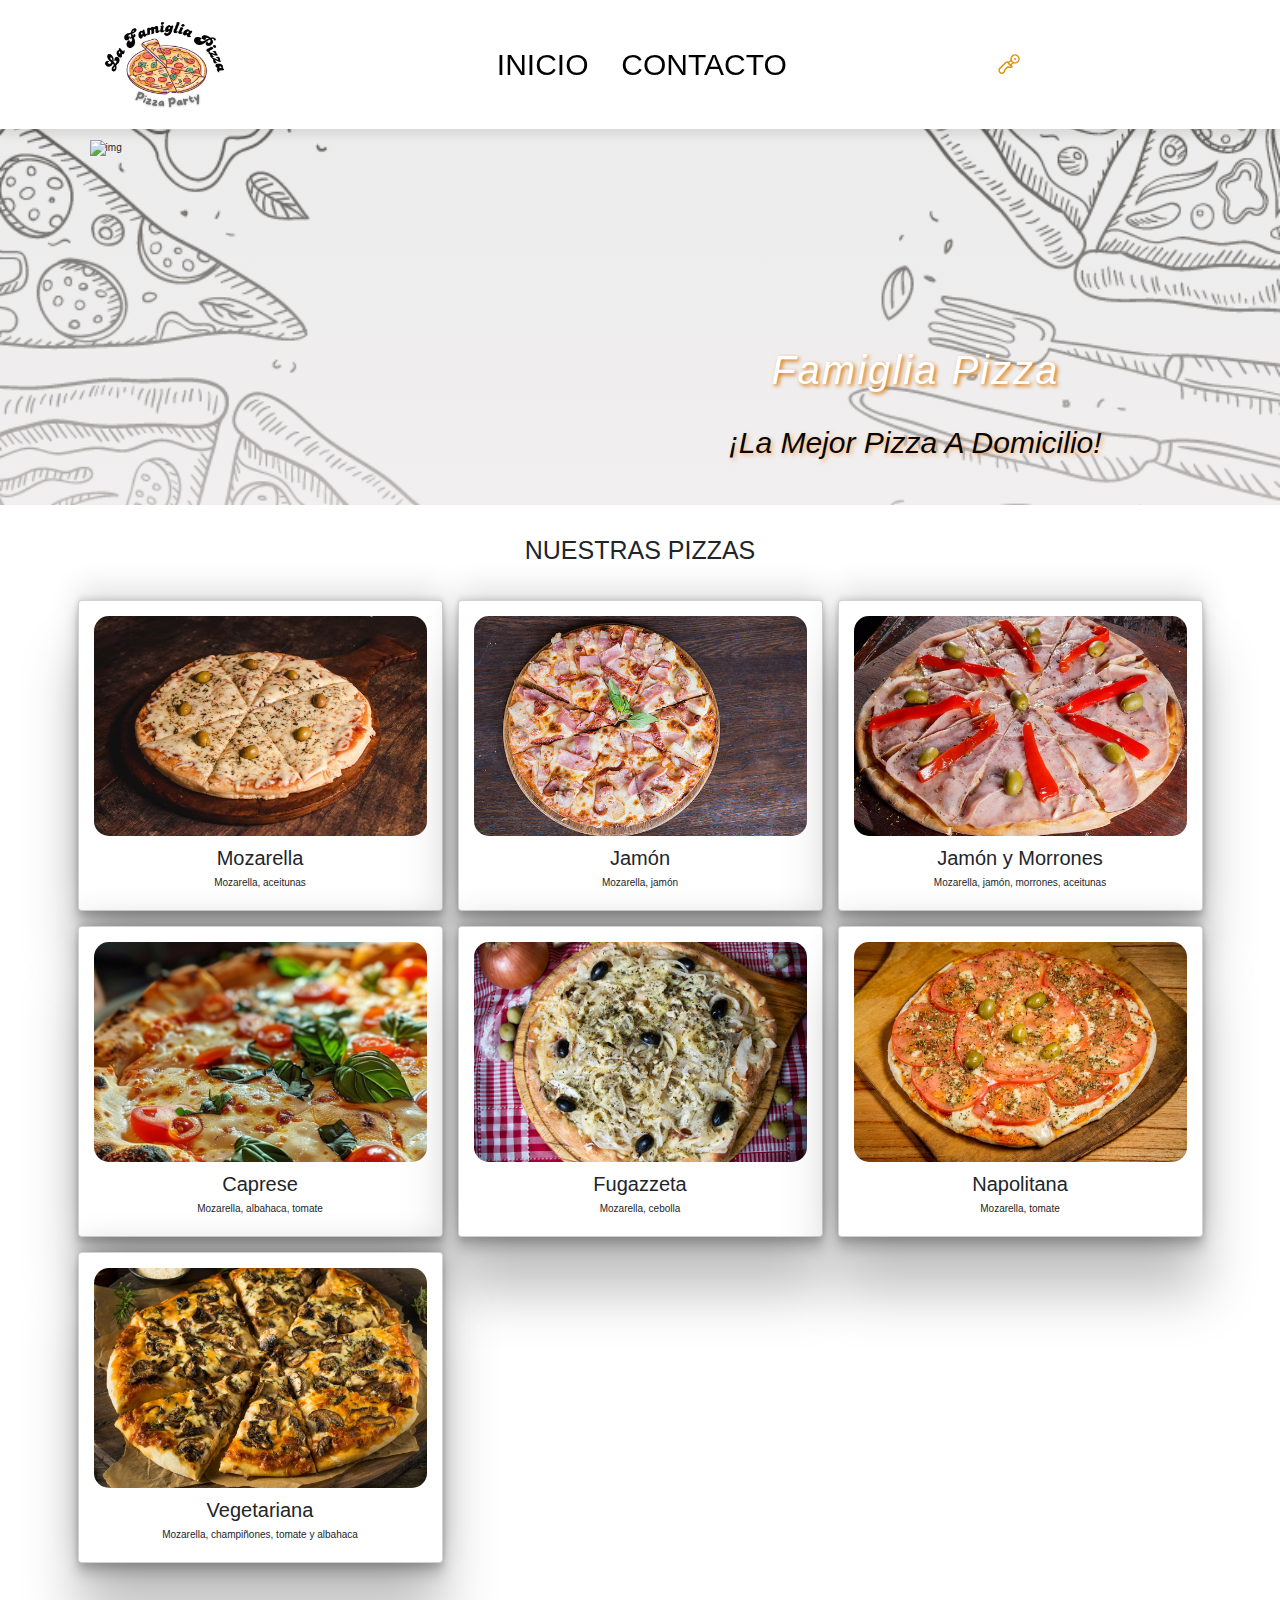
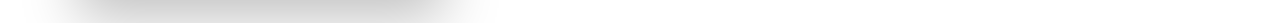
==== index.html @ 9bc4f328 "pagina web" ====
<!DOCTYPE html>
<html lang="en">
<head>
    <meta charset="UTF-8">
    <meta http-equiv="X-UA-Compatible" content="IE=edge">
    <meta name="viewport" content="width=device-width, initial-scale=1.0">
    <title>Document</title>
    <link rel="stylesheet" href="css/stylesheet.css">
    <link href="https://cdn.jsdelivr.net/npm/bootstrap@5.3.3/dist/css/bootstrap.min.css" rel="stylesheet" integrity="sha384-QWTKZyjpPEjISv5WaRU9OFeRpok6YctnYmDr5pNlyT2bRjXh0JMhjY6hW+ALEwIH" crossorigin="anonymous">
    <link rel="stylesheet" href="https://cdn.jsdelivr.net/npm/bootstrap-icons@1.11.3/font/bootstrap-icons.min.css">
    
</head>
<body>
    <header>
            <input type="checkbox" name="" id="toggler">
            <label for="toggler">
                <i class="bi bi-list"></i>
            </label>
        <div class="hea">
            <a href="#" class="new">
                <img src="imagenes/logo.png" alt="" id="logo">
            </a>
        </div>
        <div class="texto">
            <nav class="navbar">
                <div class="nav-links">
                    <a href="">INICIO</a>
                    <a href="">CONTACTO</a>
                </div>
            </nav>
        </div>
        <div class="hea">
            <svg xmlns="http://www.w3.org/2000/svg" viewBox="0 0 24 24" width="24" height="24" color="#dd930f" fill="none">
                <path d="M18.0079 7.00648L18.0016 7.00013" stroke="currentColor" stroke-width="2" stroke-linecap="round" stroke-linejoin="round" />
                <path d="M20.8284 9.82843C19.2663 11.3905 16.7337 11.3905 15.1716 9.82843C13.6095 8.26633 13.6095 5.73367 15.1716 4.17157C16.7337 2.60948 19.2663 2.60948 20.8284 4.17157C22.3905 5.73367 22.3905 8.26633 20.8284 9.82843Z" stroke="currentColor" stroke-width="1.5" />
                <path d="M2.83987 20.2031C3.9597 21.2656 5.77529 21.2656 6.89512 20.2031C7.48089 19.6473 7.76025 18.9108 7.7332 18.1827C7.72646 18.0014 7.78437 17.8202 7.91493 17.6963L10.661 15.0907C10.8334 14.9272 11.0887 14.8998 11.3071 14.9902C12.3445 15.4194 13.6057 15.3298 14.6155 15.105C15.1172 14.9933 15.1194 14.3649 14.672 14.1221C14.066 13.7932 13.4955 13.3832 12.978 12.8922C12.3251 12.2727 11.8081 11.5731 11.4271 10.8266C11.023 10.0349 9.85237 9.70148 9.19682 10.3235L2.83987 16.3553C1.72004 17.4178 1.72004 19.1405 2.83987 20.2031Z" stroke="currentColor" stroke-width="1.5" stroke-linejoin="round" />
                <path d="M14 8.5L11.5 10.5M16 11L13.5 13" stroke="currentColor" stroke-width="1.5" stroke-linecap="round" />
            </svg>
        </div>    
    </header>
    <!--home section-->
    <section class="home" id="home">
        <div class="home-content">
            <div class="inner-content-img">
                <img src="./imagenes/pngwing.com.png" alt="img">
            </div>
            <div class="inner-content">
                <p class="title">Famiglia Pizza</p>
                <p class="subtitle">¡La mejor pizza a domicilio!</p>
            </div>
        </div>
    </section>
    <!--Menu Section-->
    <div class="container py-5">
        <h1 class="text-center"><span class="fancy">NUESTRAS PIZZAS</span></h1>
        <div class="row row-cols-1 row-cols-md-3 g-4 py-5">
            <div class="col">
                <div class="card">
                    <div class="img-container">
                        <img src="./imagenes/mozza.avif" class="card-img-top-1" alt="Pizza">
                    </div>
                    <div class="card-body">
                        <h2 class="card-title">Mozarella</h2>
                        <p>Mozarella, aceitunas</p>
                    </div>
                </div>
            </div>
            <div class="col">
                <div class="card">
                    <div class="img-container">
                        <img src="./imagenes/jamon.png" class="card-img-top-1"  alt="Pizza">
                    </div>
                    <div class="card-body">
                        <h2 class="card-title">Jamón</h2>
                        <p>Mozarella, jamón</p>
                    </div>
                </div>
            </div>
            <div class="col">
                <div class="card">
                    <div class="img-container">
                        <img src="./imagenes/jamon y morrones.jpg" class="card-img-top-1"  alt="Pizza">
                    </div>
                    <div class="card-body">
                        <h2 class="card-title">Jamón y Morrones</h2>
                        <p>Mozarella, jamón, morrones, aceitunas</p>
                    </div>
                </div>
            </div>
            <div class="col">
                <div class="card">
                    <div class="img-container">
                        <img src="./imagenes/margarita.jpg" class="card-img-top-1"  alt="Pizza">
                    </div>
                    <div class="card-body">
                        <h2 class="card-title">Caprese</h2>
                        <p>Mozarella, albahaca, tomate</p>
                    </div>
                </div>
            </div>
            <div class="col">
                <div class="card">
                    <div class="img-container">
                        <img src="./imagenes/fugazzet.jpg" class="card-img-top-1"  alt="Pizza">
                    </div>
                    <div class="card-body">
                        <h2 class="card-title">Fugazzeta</h2>
                        <p>Mozarella, cebolla</p>
                    </div>
                </div>
            </div>
            <div class="col">
                <div class="card">
                    <div class="img-container">
                        <img src="./imagenes/napo.jpeg" class="card-img-top-1"  alt="Pizza">
                    </div>
                    <div class="card-body">
                        <h2 class="card-title">Napolitana</h2>
                        <p>Mozarella, tomate</p>
                    </div>
                </div>
            </div>
            <div class="col">
                <div class="card">
                    <div class="img-container">
                        <img src="./imagenes/champis.jpg" class="card-img-top-1"  alt="Pizza">
                    </div>
                    <div class="card-body">
                        <h2 class="card-title">Vegetariana</h2>
                        <p>Mozarella, champiñones, tomate y albahaca</p>
                    </div>
                </div>
            </div>
        </div>
    </div>
    <script src="https://cdn.jsdelivr.net/npm/bootstrap@5.3.3/dist/js/bootstrap.bundle.min.js" integrity="sha384-YvpcrYf0tY3lHB60NNkmXc5s9fDVZLESaAA55NDzOxhy9GkcIdslK1eN7N6jIeHz" crossorigin="anonymous"></script>
</body>
</html>
---- css/stylesheet.css ----
@keyframes icon {
    0% {
        transform: scale(0.9);
    }
    50% {
        transform: scale(1);
    }
    100% {
        transform: scale(0.9);
    }
}

.hea, .texto {
    width: 33%;
    display: flex;              /* Activa flexbox */
    justify-content: center;    /* Centra el contenido horizontalmente */
    align-items: center;        /* Centra el contenido verticalmente */
}

.hea #logo {
    width: 40%;                 /* Ajusta el ancho del logo */
}

* {
    margin: 0;
    padding: 0;
    box-sizing: border-box;
    font-family: 'Franklin Gothic Medium', 'Arial Narrow', Arial, sans-serif;
    outline: none;
    border: none;
    text-decoration: none;
    text-transform: none;
    transition: .2s linear;
}


html {
    font-size: 62.5%;
    scroll-behavior: smooth;
    scroll-padding-top: 6rem;
    overflow-x: hidden;
}

header {
    position: fixed;
    top: 0;
    left: 0;
    right: 0;
    background: white;
    padding: 2rem 7%;
    display: flex;
    justify-content: space-between; 
    align-items: center;
    z-index: 1000;
    box-shadow: 0 .5rem 1rem rgba(0, 0, 0, .1);
}

header .navbar a{
    font-size: 3rem;
    padding: 0 1.5rem;
    color: black;
    text-decoration: none;
}

header .navbar a:hover {
    color: rgb(241, 171, 122);
}

header .bi-list{
font-size: 3rem;
color:black;
border-radius: 5 rem;
padding: 5 rem 1.5 rem;
cursor: pointer;
border: 1 rem solid rgba(0,0,0,.3);
display: none;
}

header #toggler{
    display: none;
}

/*Home*/

section{
    padding: 4rem 7%;
    margin-top: 8rem;
}

.subtitle{
    font-size: 3rem;
    color: rgb(6, 6, 6);
    text-transform: capitalize;
    text-shadow: 2px 2px 4px rgba(255, 119, 0, 0.5);
    line-height: 2.5rem;
    word-wrap: normal;
    font-style: italic
}

.title{
    font-size: 4rem;
    padding: 2rem;
    color: rgb(255, 255, 255);
    text-shadow: 2px 2px 4px rgb(214, 111, 1);
    text-align: center;
    letter-spacing: .2rem;
    font-style: italic
}

.home{
    height: 100v;
    background: linear-gradient(rgba(24, 23, 23, 0.082), rgba(234, 231, 231, 0.678)), url(../imagenes/fondo.png);
    background-size: cover;
    background-position: center;
}

.home-content{
    display: grid;
    grid-template-columns: 1.2fr 1.2fr;
}

.inner-content{
    max-width: 70rem;
    margin-top: 20rem;
    text-align: center;
}

.inner-content-img{
    margin-top: 2rem;
}

.inner-content-img img{
    width: 45rem;
    height: auto;
    animation: icon 5s ease infinite;
}

/*--------------MENU----------*/

.img-container {
    width: 100%;
    height: 250px; 
    overflow: hidden;
    border-radius: 30px;
}

.card-img-top-1 {
    padding: 15px;
    width: 100%;
    height: 100%;
    object-fit: cover;
    overflow: hidden;
    border-radius: 30px;
}
.card {
    border-radius: 40px;
    box-shadow: rgba(0, 0, 0, 0.25) 0px 54px 55px, rgba(0, 0, 0, 0.12) 0px -12px 30px, rgba(0, 0, 0, 0.12) 0px 4px 6px, rgba(0, 0, 0, 0.17) 0px 12px 13px, rgba(0, 0, 0, 0.09) 0px -3px 5px;
}

.card-body{
    padding: 25px;
    margin-top: -15px;

}

h2{
    text-align: center;
}
p{
    text-align: center;
}

/*media queries*/
@media (max-width:991px){

    html {
        font-size: 55%;
    }
    header{
        padding: 2rem;
    }
}

@media (max-width:810px){

    html {
        font-size: 50%;
    }

    header .bi-list{
        display: block;
    }

    header .navbar{
        position: absolute;
        top:100%; left: 0;right: 0;
        background-color: white;
        border-top: .1rem solid rgba(0, 0, 0, .1);
        max-height: 0;
        overflow: hidden;
        transition: max-height 0.2s ease;
        align-items: center;
        justify-content: center;
    }

    header #toggler:checked ~ .texto .navbar{
        max-height: 20rem; 
    }

    header .navbar a{
        margin: 1rem;
        padding: 1rem;
        background: white;
        display: flex; /* Asegura que flexbox funcione */
        justify-content: center; /* Centra horizontalmente */
        align-items: center; /* Centra verticalmente */
        text-align: center;
    }

    .home {
        display: flex; /* Flexbox para alinear elementos */
        justify-content: center; /* Centra horizontalmente */
        align-items: center; /* Centra verticalmente si hay suficiente espacio */
        flex-direction: column; /* Apila elementos verticalmente */
        height: 100vh; /* Hace que la sección ocupe toda la altura de la ventana */
        text-align: center; /* Asegura que el texto esté centrado */
    }
    
    /* Contenedor de imagen y texto */
    .home-content {
        display: flex;
        flex-direction: column; /* Apila la imagen y el contenido verticalmente */
        align-items: center; /* Centra el contenido horizontalmente */
        text-align: center; /* Centra el texto */
    }
    
    /* Imagen dentro de su contenedor */
    .inner-content-img img {
        width: 45rem; /* Ajusta el tamaño de la imagen */
        height: auto; /* Mantiene la proporción de la imagen */
    }
    
    /* Texto debajo de la imagen */
    .inner-content {
        max-width: 70rem;
        margin-top: 2rem; /* Añade un espacio entre la imagen y el texto */
    }   

}

@media (max-width:450px){
    html {
        font-size: 40%;
    }
    .inner-content-img img {
        width: 35rem;
    }
}
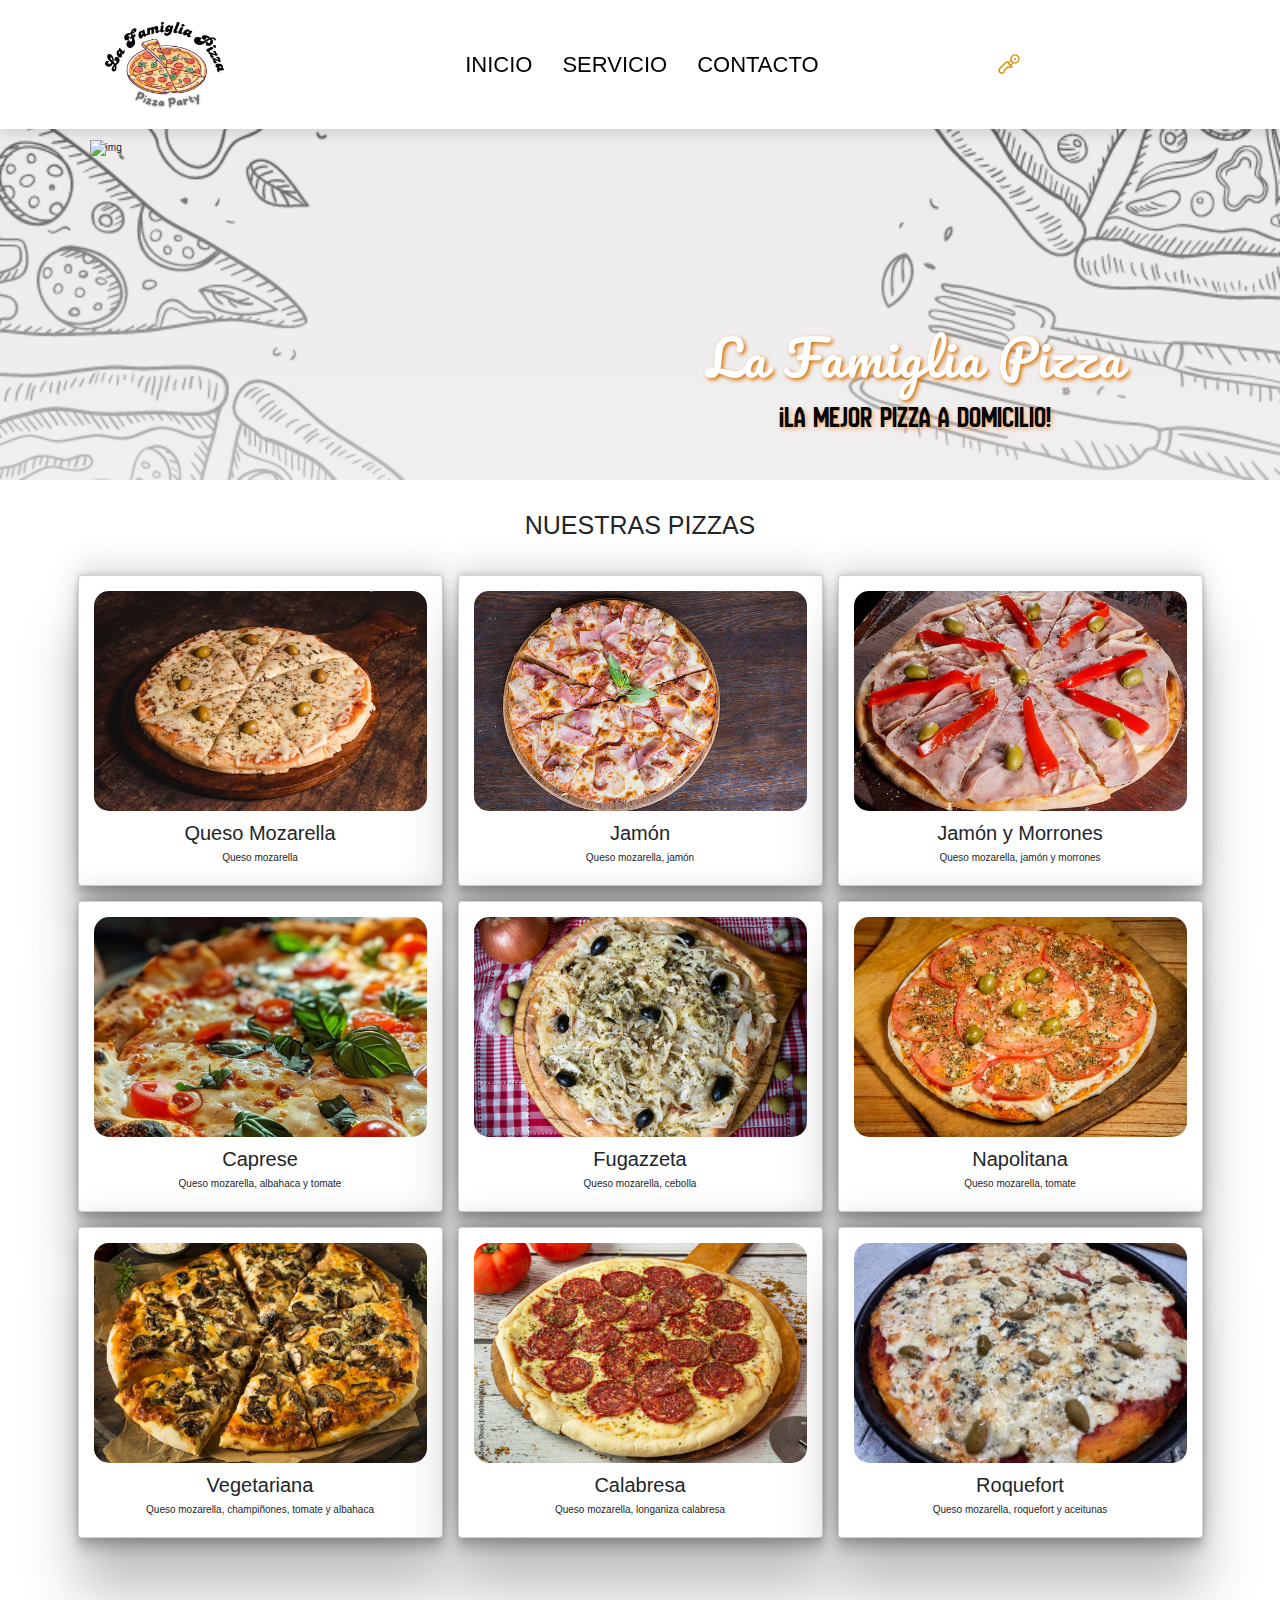
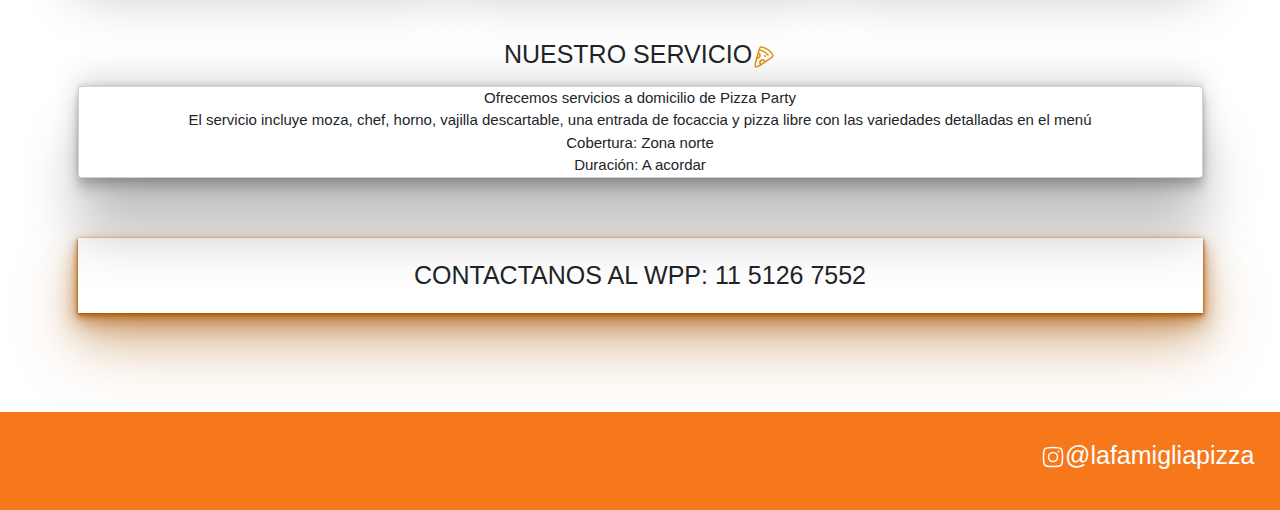
==== commit aa14a7a8: "contacto servicios y footer" ====
--- a/index.html
+++ b/index.html
@@ -6,6 +6,9 @@
     <meta name="viewport" content="width=device-width, initial-scale=1.0">
     <title>Document</title>
     <link rel="stylesheet" href="css/stylesheet.css">
+    <link rel="preconnect" href="https://fonts.googleapis.com">
+    <link rel="preconnect" href="https://fonts.gstatic.com" crossorigin>
+    <link href="https://fonts.googleapis.com/css2?family=Borel&family=Grey+Qo&family=New+Amsterdam&family=Pacifico&family=Playwrite+DE+LA:wght@100..400&display=swap" rel="stylesheet">
     <link href="https://cdn.jsdelivr.net/npm/bootstrap@5.3.3/dist/css/bootstrap.min.css" rel="stylesheet" integrity="sha384-QWTKZyjpPEjISv5WaRU9OFeRpok6YctnYmDr5pNlyT2bRjXh0JMhjY6hW+ALEwIH" crossorigin="anonymous">
     <link rel="stylesheet" href="https://cdn.jsdelivr.net/npm/bootstrap-icons@1.11.3/font/bootstrap-icons.min.css">
     
@@ -25,6 +28,7 @@
             <nav class="navbar">
                 <div class="nav-links">
                     <a href="">INICIO</a>
+                    <a href="">SERVICIO</a>
                     <a href="">CONTACTO</a>
                 </div>
             </nav>
@@ -45,7 +49,7 @@
                 <img src="./imagenes/pngwing.com.png" alt="img">
             </div>
             <div class="inner-content">
-                <p class="title">Famiglia Pizza</p>
+                <p class="title">La Famiglia Pizza</p>
                 <p class="subtitle">¡La mejor pizza a domicilio!</p>
             </div>
         </div>
@@ -60,8 +64,8 @@
                         <img src="./imagenes/mozza.avif" class="card-img-top-1" alt="Pizza">
                     </div>
                     <div class="card-body">
-                        <h2 class="card-title">Mozarella</h2>
-                        <p>Mozarella, aceitunas</p>
+                        <h2 class="card-title">Queso Mozarella</h2>
+                        <p>Queso mozarella</p>
                     </div>
                 </div>
             </div>
@@ -72,7 +76,7 @@
                     </div>
                     <div class="card-body">
                         <h2 class="card-title">Jamón</h2>
-                        <p>Mozarella, jamón</p>
+                        <p>Queso mozarella, jamón</p>
                     </div>
                 </div>
             </div>
@@ -83,7 +87,7 @@
                     </div>
                     <div class="card-body">
                         <h2 class="card-title">Jamón y Morrones</h2>
-                        <p>Mozarella, jamón, morrones, aceitunas</p>
+                        <p>Queso mozarella, jamón y morrones</p>
                     </div>
                 </div>
             </div>
@@ -94,7 +98,7 @@
                     </div>
                     <div class="card-body">
                         <h2 class="card-title">Caprese</h2>
-                        <p>Mozarella, albahaca, tomate</p>
+                        <p>Queso mozarella, albahaca y tomate</p>
                     </div>
                 </div>
             </div>
@@ -105,7 +109,7 @@
                     </div>
                     <div class="card-body">
                         <h2 class="card-title">Fugazzeta</h2>
-                        <p>Mozarella, cebolla</p>
+                        <p>Queso mozarella, cebolla</p>
                     </div>
                 </div>
             </div>
@@ -116,7 +120,7 @@
                     </div>
                     <div class="card-body">
                         <h2 class="card-title">Napolitana</h2>
-                        <p>Mozarella, tomate</p>
+                        <p>Queso mozarella, tomate</p>
                     </div>
                 </div>
             </div>
@@ -127,12 +131,71 @@
                     </div>
                     <div class="card-body">
                         <h2 class="card-title">Vegetariana</h2>
-                        <p>Mozarella, champiñones, tomate y albahaca</p>
-                    </div>
+                        <p>Queso mozarella, champiñones, tomate y albahaca</p>
+                    </div>
+                </div>
+            </div>
+            <div class="col">
+                <div class="card">
+                    <div class="img-container">
+                        <img src="./imagenes/calabresa.jpg" class="card-img-top-1"  alt="Pizza">
+                    </div>
+                    <div class="card-body">
+                        <h2 class="card-title">Calabresa</h2>
+                        <p>Queso mozarella, longaniza calabresa</p>
+                    </div>
+                </div>
+            </div>
+            <div class="col">
+                <div class="card">
+                    <div class="img-container">
+                        <img src="./imagenes/roquefort.jpg" class="card-img-top-1"  alt="Pizza">
+                    </div>
+                    <div class="card-body">
+                        <h2 class="card-title">Roquefort</h2>
+                        <p>Queso mozarella, roquefort y aceitunas</p>
+                    </div>
+                    
                 </div>
             </div>
         </div>
     </div>
+    <!--NUESTROS SERVICIOS-->
+    <div class="container py-5">
+        <h1 class="text-center stit"><span class="fancy">NUESTRO SERVICIO<svg xmlns="http://www.w3.org/2000/svg" viewBox="0 0 24 24" width="24" height="24" color="#dd930f" fill="none">
+            <path d="M10.2201 18.821L18.6793 13.1312C20.1246 12.159 20.8472 11.673 20.9785 10.7879C21.1098 9.90283 20.6352 9.30806 19.686 8.11852C17.5076 5.3886 14.548 3.35345 11.1624 2.38141C9.87428 2.01158 9.23023 1.82667 8.53978 2.2186C7.84933 2.61053 7.62404 3.37564 7.17348 4.90586L4.40648 14.3032C3.11201 18.6995 2.46477 20.8977 3.54764 21.7392C4.63051 22.5807 6.49371 21.3275 10.2201 18.821Z" stroke="currentColor" stroke-width="1.5" />
+            <path d="M7.5 5C7.5 5 8.03795 5.1182 8.90014 5.38146C11.6322 6.21565 14.0691 7.83278 16 10.0001" stroke="currentColor" stroke-width="1.5" stroke-linecap="round" />
+            <path d="M13.008 11H12.999" stroke="currentColor" stroke-width="2" stroke-linecap="round" stroke-linejoin="round" />
+            <path d="M6.28309 7.95361C7.35896 8.24857 8.04372 9.23191 8.04372 10.4269C8.04372 12.0941 6.42377 13.3683 4.82373 12.9138" stroke="currentColor" stroke-width="1.5" stroke-linecap="round" />
+            <path d="M8.22322 18.7485C7.67104 17.7792 7.8218 16.508 8.66679 15.663C9.67553 14.6543 11.2917 14.6349 12.2765 15.6198C12.4419 15.7852 12.579 15.9684 12.6879 16.1636" stroke="currentColor" stroke-linecap="round" />
+            <path d="M12.9235 16.9933C12.6273 15.8482 11.6587 15.0087 10.5096 15.0087C9.12491 15.0087 8.00244 16.2275 8.00244 17.731C8.00244 18.5276 8.31752 19.2442 8.81972 19.7421" stroke="currentColor" stroke-width="1.5" stroke-linecap="round" />
+        </svg></span></h1>
+        <div class="card">
+            
+            <div class="descrip">
+                <p>Ofrecemos servicios a domicilio de Pizza Party</p>
+                <p>El servicio incluye moza, chef, horno, vajilla descartable, una entrada de focaccia 
+                    y pizza libre con las variedades detalladas en el menú</p>
+                <p>Cobertura: Zona norte</p>
+                <p>Duración: A acordar</p>
+            </div>
+        </div>
+    </div>
+    <div class="container py-5">
+        <div class="newcard">
+            <h1 class="text-center contact"><span class="">CONTACTANOS AL WPP: 11 5126 7552</span></h1>
+        </div>
+    </div>
+    <!--footer-->
+    <footer>
+        <div class="foot">
+            <p class="fo"><svg xmlns="http://www.w3.org/2000/svg" viewBox="0 0 24 24" width="24" height="24" color="#ffffff" fill="none">
+                <path d="M2.5 12C2.5 7.52166 2.5 5.28249 3.89124 3.89124C5.28249 2.5 7.52166 2.5 12 2.5C16.4783 2.5 18.7175 2.5 20.1088 3.89124C21.5 5.28249 21.5 7.52166 21.5 12C21.5 16.4783 21.5 18.7175 20.1088 20.1088C18.7175 21.5 16.4783 21.5 12 21.5C7.52166 21.5 5.28249 21.5 3.89124 20.1088C2.5 18.7175 2.5 16.4783 2.5 12Z" stroke="currentColor" stroke-width="1.5" stroke-linejoin="round" />
+                <path d="M16.5 12C16.5 14.4853 14.4853 16.5 12 16.5C9.51472 16.5 7.5 14.4853 7.5 12C7.5 9.51472 9.51472 7.5 12 7.5C14.4853 7.5 16.5 9.51472 16.5 12Z" stroke="currentColor" stroke-width="1.5" />
+                <path d="M17.5078 6.5L17.4988 6.5" stroke="currentColor" stroke-width="2" stroke-linecap="round" stroke-linejoin="round" />
+            </svg>@lafamigliapizza</p>
+        </div>
+    </footer>
     <script src="https://cdn.jsdelivr.net/npm/bootstrap@5.3.3/dist/js/bootstrap.bundle.min.js" integrity="sha384-YvpcrYf0tY3lHB60NNkmXc5s9fDVZLESaAA55NDzOxhy9GkcIdslK1eN7N6jIeHz" crossorigin="anonymous"></script>
 </body>
 </html>--- a/css/stylesheet.css
+++ b/css/stylesheet.css
@@ -15,6 +15,10 @@
     display: flex;              /* Activa flexbox */
     justify-content: center;    /* Centra el contenido horizontalmente */
     align-items: center;        /* Centra el contenido verticalmente */
+}
+
+.nav-links{
+    display: flex;
 }
 
 .hea #logo {
@@ -56,14 +60,14 @@
 }
 
 header .navbar a{
-    font-size: 3rem;
+    font-size: 2.2rem;
     padding: 0 1.5rem;
     color: black;
     text-decoration: none;
 }
 
 header .navbar a:hover {
-    color: rgb(241, 171, 122);
+    color: rgb(247, 119, 27);
 }
 
 header .bi-list{
@@ -94,17 +98,20 @@
     text-shadow: 2px 2px 4px rgba(255, 119, 0, 0.5);
     line-height: 2.5rem;
     word-wrap: normal;
-    font-style: italic
+    font-family: "New Amsterdam", sans-serif;
+    font-weight: 400;
+    font-style: normal;
 }
 
 .title{
-    font-size: 4rem;
-    padding: 2rem;
+    font-size: 5rem;
     color: rgb(255, 255, 255);
     text-shadow: 2px 2px 4px rgb(214, 111, 1);
     text-align: center;
     letter-spacing: .2rem;
-    font-style: italic
+    font-family: "Pacifico", cursive;
+    font-weight: 400;
+    font-style: normal;
 }
 
 .home{
@@ -153,14 +160,12 @@
     border-radius: 30px;
 }
 .card {
-    border-radius: 40px;
     box-shadow: rgba(0, 0, 0, 0.25) 0px 54px 55px, rgba(0, 0, 0, 0.12) 0px -12px 30px, rgba(0, 0, 0, 0.12) 0px 4px 6px, rgba(0, 0, 0, 0.17) 0px 12px 13px, rgba(0, 0, 0, 0.09) 0px -3px 5px;
 }
 
 .card-body{
     padding: 25px;
     margin-top: -15px;
-
 }
 
 h2{
@@ -168,6 +173,51 @@
 }
 p{
     text-align: center;
+}
+/*servicios*/
+
+.descrip{
+     justify-content: center;
+    align-items: center;
+    text-align: center;
+}
+
+.descrip p{
+    list-style-type: none;
+    margin: 0;
+    font-size: 1.5rem;
+}
+
+.stit{
+    padding: 1%;
+}
+
+.nuevo{
+    box-shadow: rgba(171, 89, 8, 0.792) 0px 1px 2px, rgba(171, 89, 8, 0.792) 0px 2px 4px, rgba(171, 90, 8, 0.527) 0px 4px 8px, rgba(171, 90, 8, 0.422) 0px 8px 16px, rgba(171, 90, 8, 0.368) 0px 16px 32px, rgba(171, 90, 8, 0.372) 0px 32px 64px; margin: 2%;
+}
+
+/*contacto*/
+
+.contact{
+    padding: 2%;
+}
+
+.newcard{
+    box-shadow: rgba(171, 89, 8, 0.792) 0px 1px 2px, rgba(171, 89, 8, 0.792) 0px 2px 4px, rgba(171, 90, 8, 0.527) 0px 4px 8px, rgba(171, 90, 8, 0.422) 0px 8px 16px, rgba(171, 90, 8, 0.368) 0px 16px 32px, rgba(171, 90, 8, 0.372) 0px 32px 64px;
+}
+
+/*footer*/
+
+.foot{
+    background-color: rgb(247, 119, 27);
+    padding: 2%;
+    margin-top: 5%;
+}
+
+.fo{
+    font-size: 2.5rem;
+    text-align: right;
+    color: white; 
 }
 
 /*media queries*/
@@ -250,7 +300,7 @@
 
 @media (max-width:450px){
     html {
-        font-size: 40%;
+        font-size: 50%;
     }
     .inner-content-img img {
         width: 35rem;
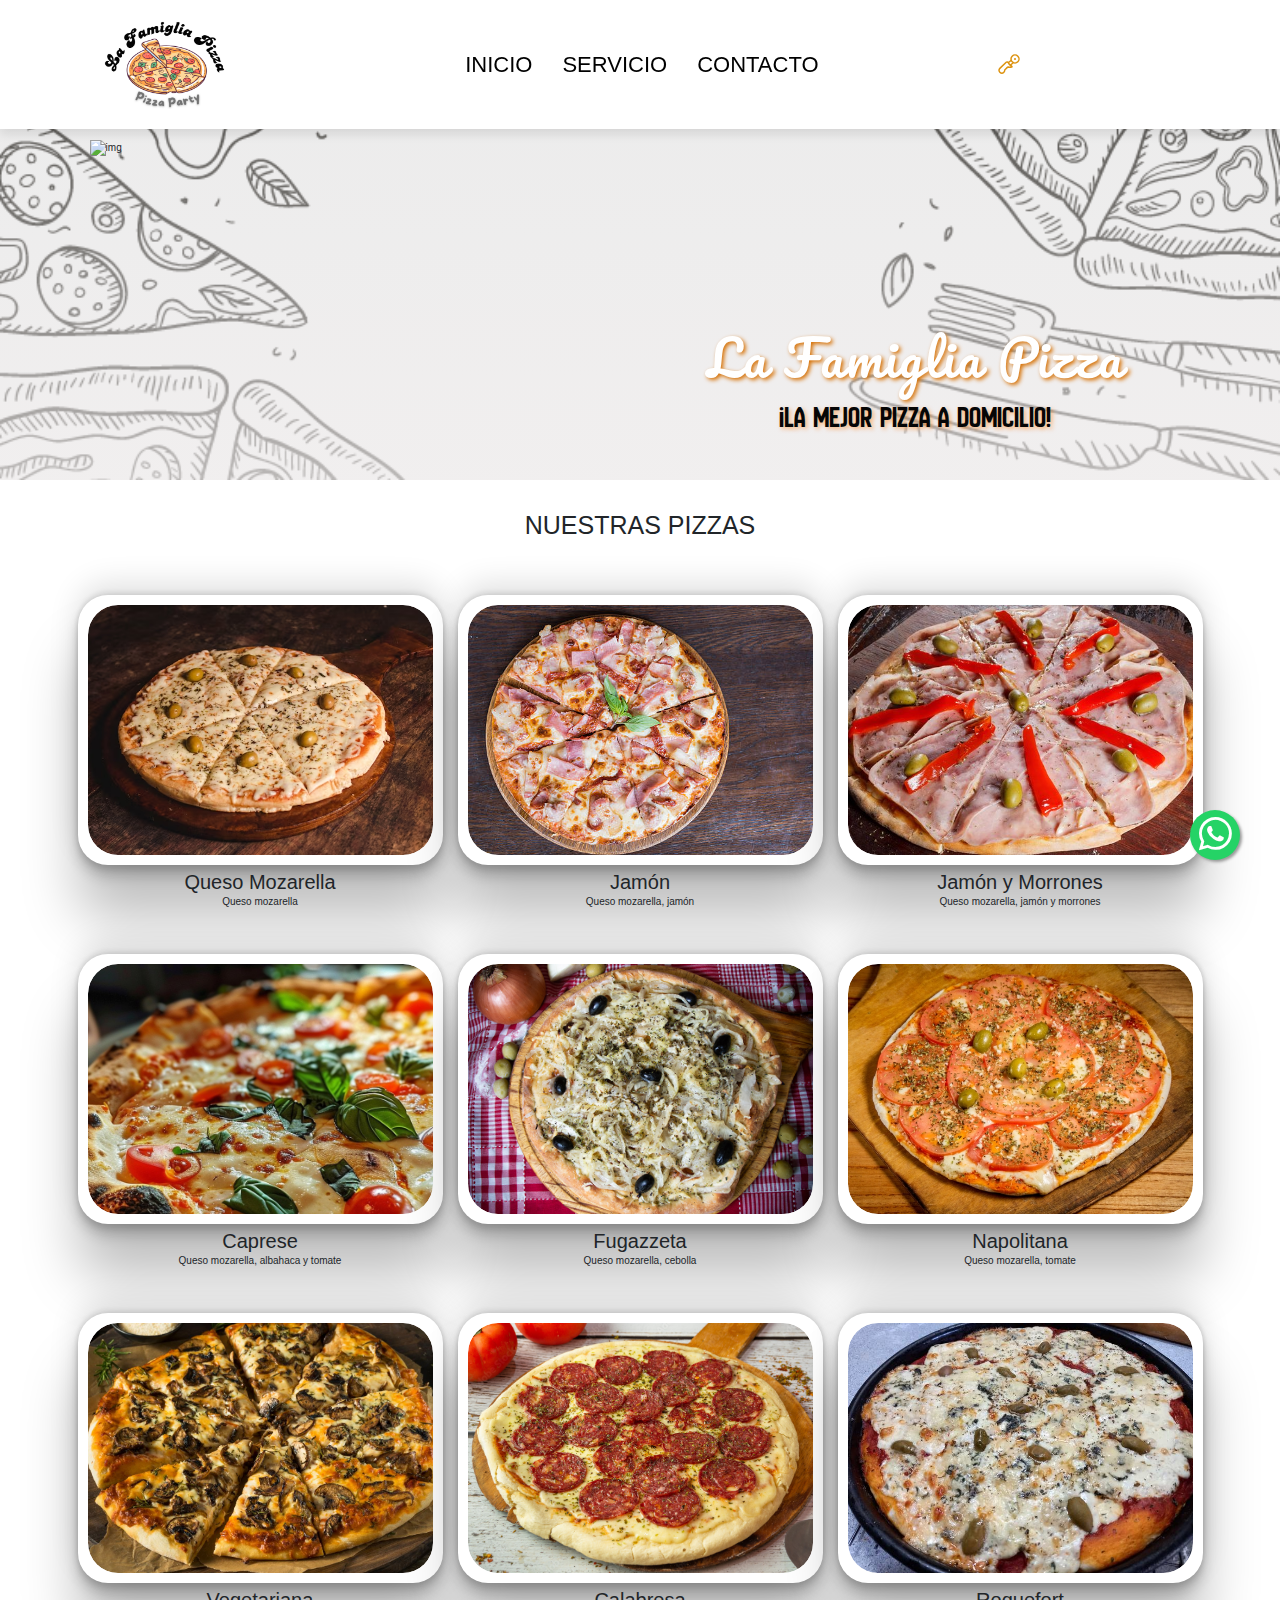
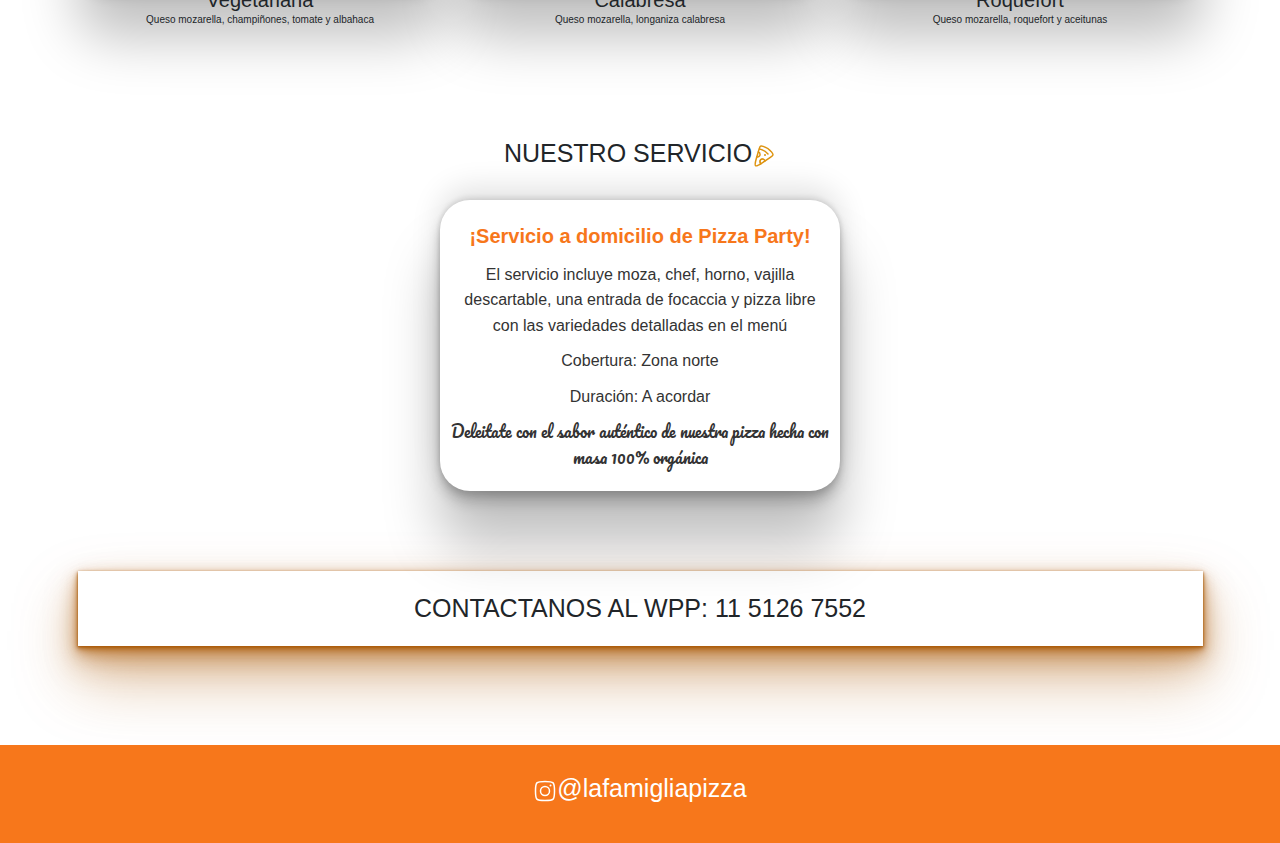
==== commit 188daa56: "fachero" ====
--- a/index.html
+++ b/index.html
@@ -8,10 +8,9 @@
     <link rel="stylesheet" href="css/stylesheet.css">
     <link rel="preconnect" href="https://fonts.googleapis.com">
     <link rel="preconnect" href="https://fonts.gstatic.com" crossorigin>
+    <link rel="stylesheet" href="https://cdn.jsdelivr.net/npm/bootstrap-icons@1.11.3/font/bootstrap-icons.min.css">
     <link href="https://fonts.googleapis.com/css2?family=Borel&family=Grey+Qo&family=New+Amsterdam&family=Pacifico&family=Playwrite+DE+LA:wght@100..400&display=swap" rel="stylesheet">
     <link href="https://cdn.jsdelivr.net/npm/bootstrap@5.3.3/dist/css/bootstrap.min.css" rel="stylesheet" integrity="sha384-QWTKZyjpPEjISv5WaRU9OFeRpok6YctnYmDr5pNlyT2bRjXh0JMhjY6hW+ALEwIH" crossorigin="anonymous">
-    <link rel="stylesheet" href="https://cdn.jsdelivr.net/npm/bootstrap-icons@1.11.3/font/bootstrap-icons.min.css">
-    
 </head>
 <body>
     <header>
@@ -42,6 +41,10 @@
             </svg>
         </div>    
     </header>
+    <!--Icono WPP-->
+    <a href="https://api.whatsapp.com/send?phone=5491151267552&text=%C2%A1Hola!%20Estoy%20interesado%20en%20el%20servicio%20de%20Pizza%20Party%20que%20ofrecen" target="_blank" class="float">
+        <i class="bi bi-whatsapp"></i>
+     </a>
     <!--home section-->
     <section class="home" id="home">
         <div class="home-content">
@@ -59,103 +62,102 @@
         <h1 class="text-center"><span class="fancy">NUESTRAS PIZZAS</span></h1>
         <div class="row row-cols-1 row-cols-md-3 g-4 py-5">
             <div class="col">
-                <div class="card">
+                <div class="cardi">
                     <div class="img-container">
                         <img src="./imagenes/mozza.avif" class="card-img-top-1" alt="Pizza">
                     </div>
-                    <div class="card-body">
-                        <h2 class="card-title">Queso Mozarella</h2>
-                        <p>Queso mozarella</p>
-                    </div>
-                </div>
-            </div>
-            <div class="col">
-                <div class="card">
+                </div>
+                <div class="card-body">
+                    <h2 class="card-title">Queso Mozarella</h2>
+                    <p>Queso mozarella</p>
+                </div>
+            </div>
+            <div class="col">
+                <div class="cardi">
                     <div class="img-container">
                         <img src="./imagenes/jamon.png" class="card-img-top-1"  alt="Pizza">
                     </div>
-                    <div class="card-body">
-                        <h2 class="card-title">Jamón</h2>
-                        <p>Queso mozarella, jamón</p>
-                    </div>
-                </div>
-            </div>
-            <div class="col">
-                <div class="card">
+                </div>
+                <div class="card-body">
+                    <h2 class="card-title">Jamón</h2>
+                    <p>Queso mozarella, jamón</p>
+                </div>
+            </div>
+            <div class="col">
+                <div class="cardi">
                     <div class="img-container">
                         <img src="./imagenes/jamon y morrones.jpg" class="card-img-top-1"  alt="Pizza">
                     </div>
-                    <div class="card-body">
-                        <h2 class="card-title">Jamón y Morrones</h2>
-                        <p>Queso mozarella, jamón y morrones</p>
-                    </div>
-                </div>
-            </div>
-            <div class="col">
-                <div class="card">
+                </div>
+                <div class="card-body">
+                    <h2 class="card-title">Jamón y Morrones</h2>
+                    <p>Queso mozarella, jamón y morrones</p>
+                </div>
+            </div>
+            <div class="col">
+                <div class="cardi">
                     <div class="img-container">
                         <img src="./imagenes/margarita.jpg" class="card-img-top-1"  alt="Pizza">
                     </div>
-                    <div class="card-body">
-                        <h2 class="card-title">Caprese</h2>
-                        <p>Queso mozarella, albahaca y tomate</p>
-                    </div>
-                </div>
-            </div>
-            <div class="col">
-                <div class="card">
+                </div>
+                <div class="card-body">
+                    <h2 class="card-title">Caprese</h2>
+                    <p>Queso mozarella, albahaca y tomate</p>
+                </div>
+            </div>
+            <div class="col">
+                <div class="cardi">
                     <div class="img-container">
                         <img src="./imagenes/fugazzet.jpg" class="card-img-top-1"  alt="Pizza">
                     </div>
-                    <div class="card-body">
-                        <h2 class="card-title">Fugazzeta</h2>
-                        <p>Queso mozarella, cebolla</p>
-                    </div>
-                </div>
-            </div>
-            <div class="col">
-                <div class="card">
+                </div>
+                <div class="card-body">
+                    <h2 class="card-title">Fugazzeta</h2>
+                    <p>Queso mozarella, cebolla</p>
+                </div>
+            </div>
+            <div class="col">
+                <div class="cardi">
                     <div class="img-container">
                         <img src="./imagenes/napo.jpeg" class="card-img-top-1"  alt="Pizza">
                     </div>
-                    <div class="card-body">
-                        <h2 class="card-title">Napolitana</h2>
-                        <p>Queso mozarella, tomate</p>
-                    </div>
-                </div>
-            </div>
-            <div class="col">
-                <div class="card">
+                </div>
+                <div class="card-body">
+                    <h2 class="card-title">Napolitana</h2>
+                    <p>Queso mozarella, tomate</p>
+                </div>
+            </div>
+            <div class="col">
+                <div class="cardi">
                     <div class="img-container">
                         <img src="./imagenes/champis.jpg" class="card-img-top-1"  alt="Pizza">
                     </div>
-                    <div class="card-body">
-                        <h2 class="card-title">Vegetariana</h2>
-                        <p>Queso mozarella, champiñones, tomate y albahaca</p>
-                    </div>
-                </div>
-            </div>
-            <div class="col">
-                <div class="card">
+                </div>
+                <div class="card-body">
+                    <h2 class="card-title">Vegetariana</h2>
+                    <p>Queso mozarella, champiñones, tomate y albahaca</p>
+                </div>
+            </div>
+            <div class="col">
+                <div class="cardi">
                     <div class="img-container">
                         <img src="./imagenes/calabresa.jpg" class="card-img-top-1"  alt="Pizza">
                     </div>
-                    <div class="card-body">
-                        <h2 class="card-title">Calabresa</h2>
-                        <p>Queso mozarella, longaniza calabresa</p>
-                    </div>
-                </div>
-            </div>
-            <div class="col">
-                <div class="card">
+                </div>
+                <div class="card-body">
+                    <h2 class="card-title">Calabresa</h2>
+                    <p>Queso mozarella, longaniza calabresa</p>
+                </div>
+            </div>
+            <div class="col">
+                <div class="cardi">
                     <div class="img-container">
                         <img src="./imagenes/roquefort.jpg" class="card-img-top-1"  alt="Pizza">
-                    </div>
-                    <div class="card-body">
-                        <h2 class="card-title">Roquefort</h2>
-                        <p>Queso mozarella, roquefort y aceitunas</p>
-                    </div>
-                    
+                    </div>                    
+                </div>
+                <div class="card-body">
+                    <h2 class="card-title">Roquefort</h2>
+                    <p>Queso mozarella, roquefort y aceitunas</p>
                 </div>
             </div>
         </div>
@@ -170,14 +172,15 @@
             <path d="M8.22322 18.7485C7.67104 17.7792 7.8218 16.508 8.66679 15.663C9.67553 14.6543 11.2917 14.6349 12.2765 15.6198C12.4419 15.7852 12.579 15.9684 12.6879 16.1636" stroke="currentColor" stroke-linecap="round" />
             <path d="M12.9235 16.9933C12.6273 15.8482 11.6587 15.0087 10.5096 15.0087C9.12491 15.0087 8.00244 16.2275 8.00244 17.731C8.00244 18.5276 8.31752 19.2442 8.81972 19.7421" stroke="currentColor" stroke-width="1.5" stroke-linecap="round" />
         </svg></span></h1>
-        <div class="card">
-            
+        <div class="cardi">
             <div class="descrip">
-                <p>Ofrecemos servicios a domicilio de Pizza Party</p>
+                <p>¡Servicio a domicilio de Pizza Party!</p>
                 <p>El servicio incluye moza, chef, horno, vajilla descartable, una entrada de focaccia 
                     y pizza libre con las variedades detalladas en el menú</p>
                 <p>Cobertura: Zona norte</p>
                 <p>Duración: A acordar</p>
+                <p class="slogan">Deleitate con el sabor auténtico de nuestra pizza hecha
+                    con masa 100% orgánica</p>
             </div>
         </div>
     </div>
--- a/css/stylesheet.css
+++ b/css/stylesheet.css
@@ -1,3 +1,4 @@
+@import url("https://cdn.jsdelivr.net/npm/bootstrap-icons@1.11.3/font/bootstrap-icons.min.css");
 @keyframes icon {
     0% {
         transform: scale(0.9);
@@ -8,6 +9,30 @@
     100% {
         transform: scale(0.9);
     }
+}
+
+/*icono wpp*/
+
+.float{
+        position:fixed;
+        width:50px;
+        height: 50px;
+        background-color: #25d366;
+        bottom: 40px;
+        right: 40px;
+        color: #fff;
+        border-radius: 50%;
+        text-align: center;
+        box-shadow: 2px 2px 3px #999;
+        z-index: 999;
+}
+
+.bi{
+    font-size: 33px;
+}
+
+.float:hover{
+    background-color: #1f9148;
 }
 
 .hea, .texto {
@@ -152,21 +177,71 @@
 }
 
 .card-img-top-1 {
-    padding: 15px;
+    padding: 0;
     width: 100%;
     height: 100%;
     object-fit: cover;
     overflow: hidden;
     border-radius: 30px;
 }
-.card {
-    box-shadow: rgba(0, 0, 0, 0.25) 0px 54px 55px, rgba(0, 0, 0, 0.12) 0px -12px 30px, rgba(0, 0, 0, 0.12) 0px 4px 6px, rgba(0, 0, 0, 0.17) 0px 12px 13px, rgba(0, 0, 0, 0.09) 0px -3px 5px;
-}
+
 
 .card-body{
     padding: 25px;
     margin-top: -15px;
 }
+/*ESLOGAN*/
+
+.slogan{
+    font-family: "Pacifico", cursive;
+    font-weight: 400;
+    font-style: normal;
+    font-size: 4rem;
+}
+
+
+/*TRANSICIONES*/
+.cardi {
+    background-color: #fff;
+    border-radius: 30px;
+    padding: 10px;
+    max-width: 400px;
+    margin: 20px auto;
+    box-shadow: rgba(0, 0, 0, 0.25) 0px 54px 55px, 
+                rgba(0, 0, 0, 0.12) 0px -12px 30px, 
+                rgba(0, 0, 0, 0.12) 0px 4px 6px, 
+                rgba(0, 0, 0, 0.17) 0px 12px 13px, 
+                rgba(0, 0, 0, 0.09) 0px -3px 5px;
+    transition: transform 0.3s ease, box-shadow 0.3s ease;
+}
+
+.cardi:hover {
+    transform: translateY(-10px);
+    box-shadow: rgba(0, 0, 0, 0.25) 0px 64px 75px, 
+                rgba(0, 0, 0, 0.12) 0px -22px 40px, 
+                rgba(0, 0, 0, 0.12) 0px 10px 14px, 
+                rgba(0, 0, 0, 0.17) 0px 18px 23px, 
+                rgba(0, 0, 0, 0.09) 0px -5px 7px;
+}
+
+.descrip {
+    text-align: center;
+    color: #333;
+    line-height: 1.6;
+}
+
+.descrip p {
+    margin: 10px 0;
+    font-size: 16px;
+}
+
+.descrip p:first-child {
+    font-weight: bold;
+    font-size: 20px;
+    color: rgb(247, 119, 27);; /* Puedes ajustar este color */
+}
+
+/**/
 
 h2{
     text-align: center;
@@ -174,19 +249,8 @@
 p{
     text-align: center;
 }
-/*servicios*/
-
-.descrip{
-     justify-content: center;
-    align-items: center;
-    text-align: center;
-}
-
-.descrip p{
-    list-style-type: none;
-    margin: 0;
-    font-size: 1.5rem;
-}
+/*servicios
+*/
 
 .stit{
     padding: 1%;
@@ -216,7 +280,7 @@
 
 .fo{
     font-size: 2.5rem;
-    text-align: right;
+    text-align: center;
     color: white; 
 }
 
@@ -295,6 +359,16 @@
         max-width: 70rem;
         margin-top: 2rem; /* Añade un espacio entre la imagen y el texto */
     }   
+    .float{
+        width:35px;
+        height: 35px;
+        bottom: 20px;
+        right: 20px;
+    }
+
+    .bi{
+        font-size: 23px;
+    }
 
 }
 
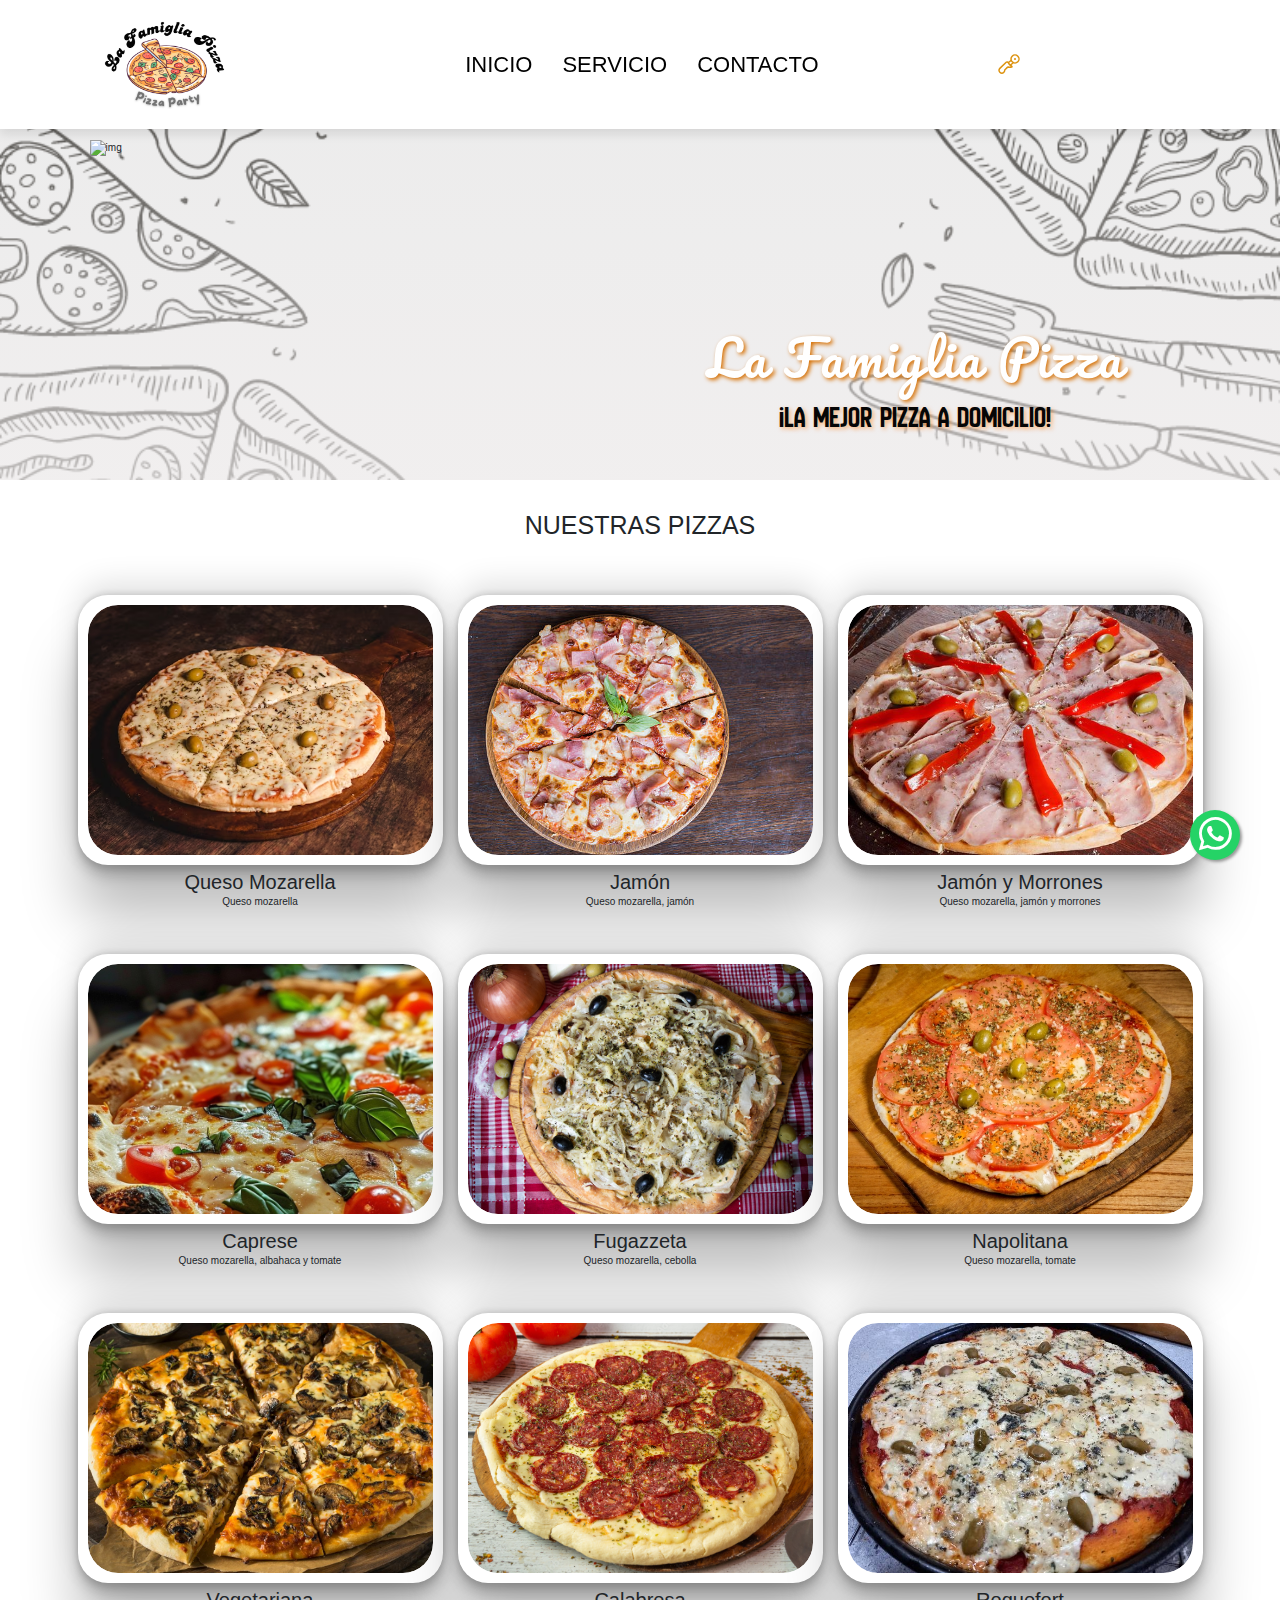
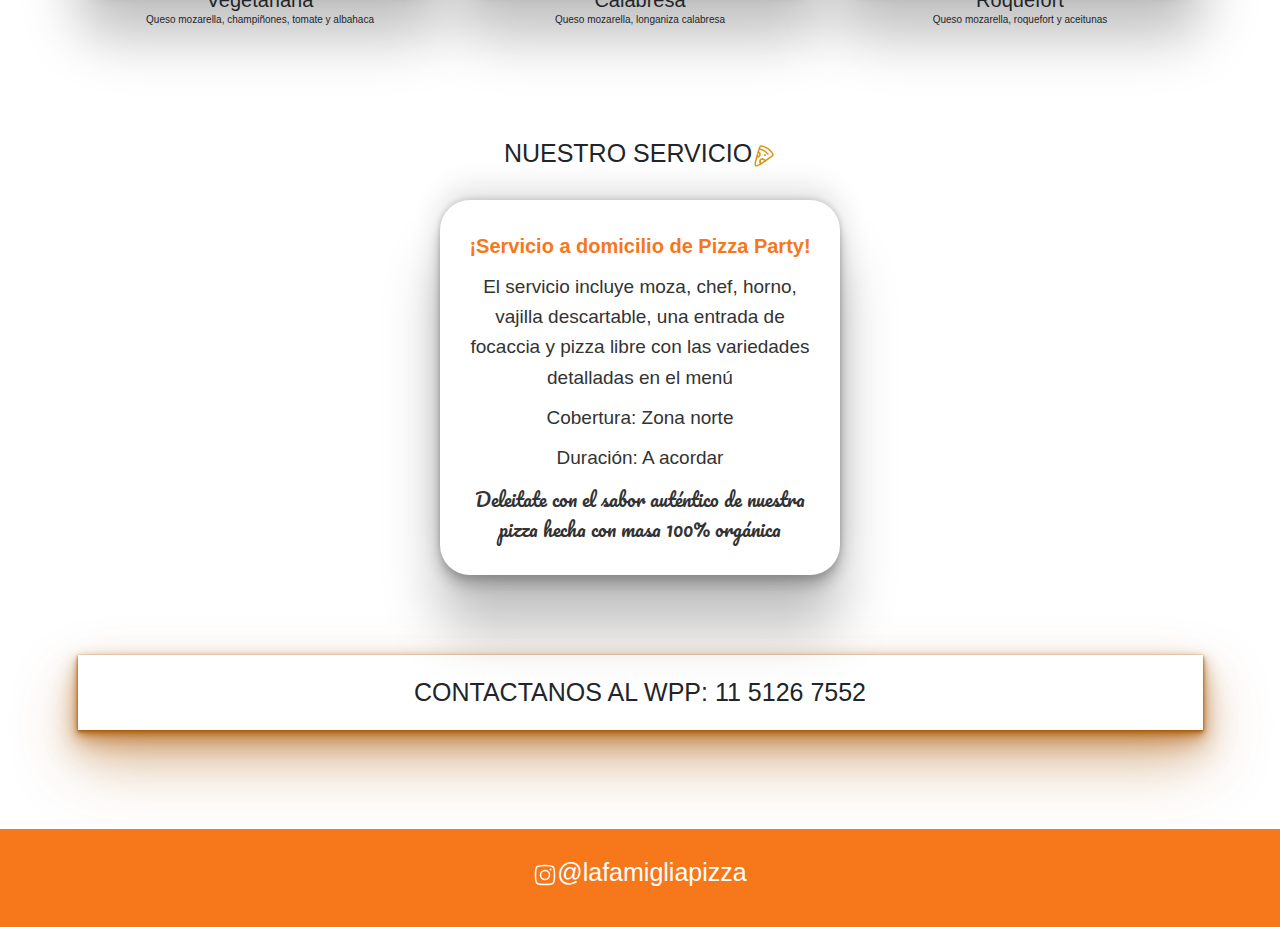
==== commit 3de6cc51: "retoquess" ====
--- a/index.html
+++ b/index.html
@@ -26,8 +26,8 @@
         <div class="texto">
             <nav class="navbar">
                 <div class="nav-links">
-                    <a href="">INICIO</a>
-                    <a href="">SERVICIO</a>
+                    <a href="#home">INICIO</a>
+                    <a href="#servicios">SERVICIO</a>
                     <a href="">CONTACTO</a>
                 </div>
             </nav>
@@ -163,7 +163,7 @@
         </div>
     </div>
     <!--NUESTROS SERVICIOS-->
-    <div class="container py-5">
+    <div class="container py-5"  id="servicios">
         <h1 class="text-center stit"><span class="fancy">NUESTRO SERVICIO<svg xmlns="http://www.w3.org/2000/svg" viewBox="0 0 24 24" width="24" height="24" color="#dd930f" fill="none">
             <path d="M10.2201 18.821L18.6793 13.1312C20.1246 12.159 20.8472 11.673 20.9785 10.7879C21.1098 9.90283 20.6352 9.30806 19.686 8.11852C17.5076 5.3886 14.548 3.35345 11.1624 2.38141C9.87428 2.01158 9.23023 1.82667 8.53978 2.2186C7.84933 2.61053 7.62404 3.37564 7.17348 4.90586L4.40648 14.3032C3.11201 18.6995 2.46477 20.8977 3.54764 21.7392C4.63051 22.5807 6.49371 21.3275 10.2201 18.821Z" stroke="currentColor" stroke-width="1.5" />
             <path d="M7.5 5C7.5 5 8.03795 5.1182 8.90014 5.38146C11.6322 6.21565 14.0691 7.83278 16 10.0001" stroke="currentColor" stroke-width="1.5" stroke-linecap="round" />
--- a/css/stylesheet.css
+++ b/css/stylesheet.css
@@ -228,11 +228,12 @@
     text-align: center;
     color: #333;
     line-height: 1.6;
+    padding: 10px;
 }
 
 .descrip p {
     margin: 10px 0;
-    font-size: 16px;
+    font-size: 1.9rem;
 }
 
 .descrip p:first-child {
@@ -297,8 +298,12 @@
 
 @media (max-width:810px){
 
-    html {
-        font-size: 50%;
+    .card-body p {
+        font-size: 1.5rem;
+    }
+
+    .descrip p{
+        font-size: 1.6rem;
     }
 
     header .bi-list{
@@ -373,9 +378,7 @@
 }
 
 @media (max-width:450px){
-    html {
-        font-size: 50%;
-    }
+
     .inner-content-img img {
         width: 35rem;
     }
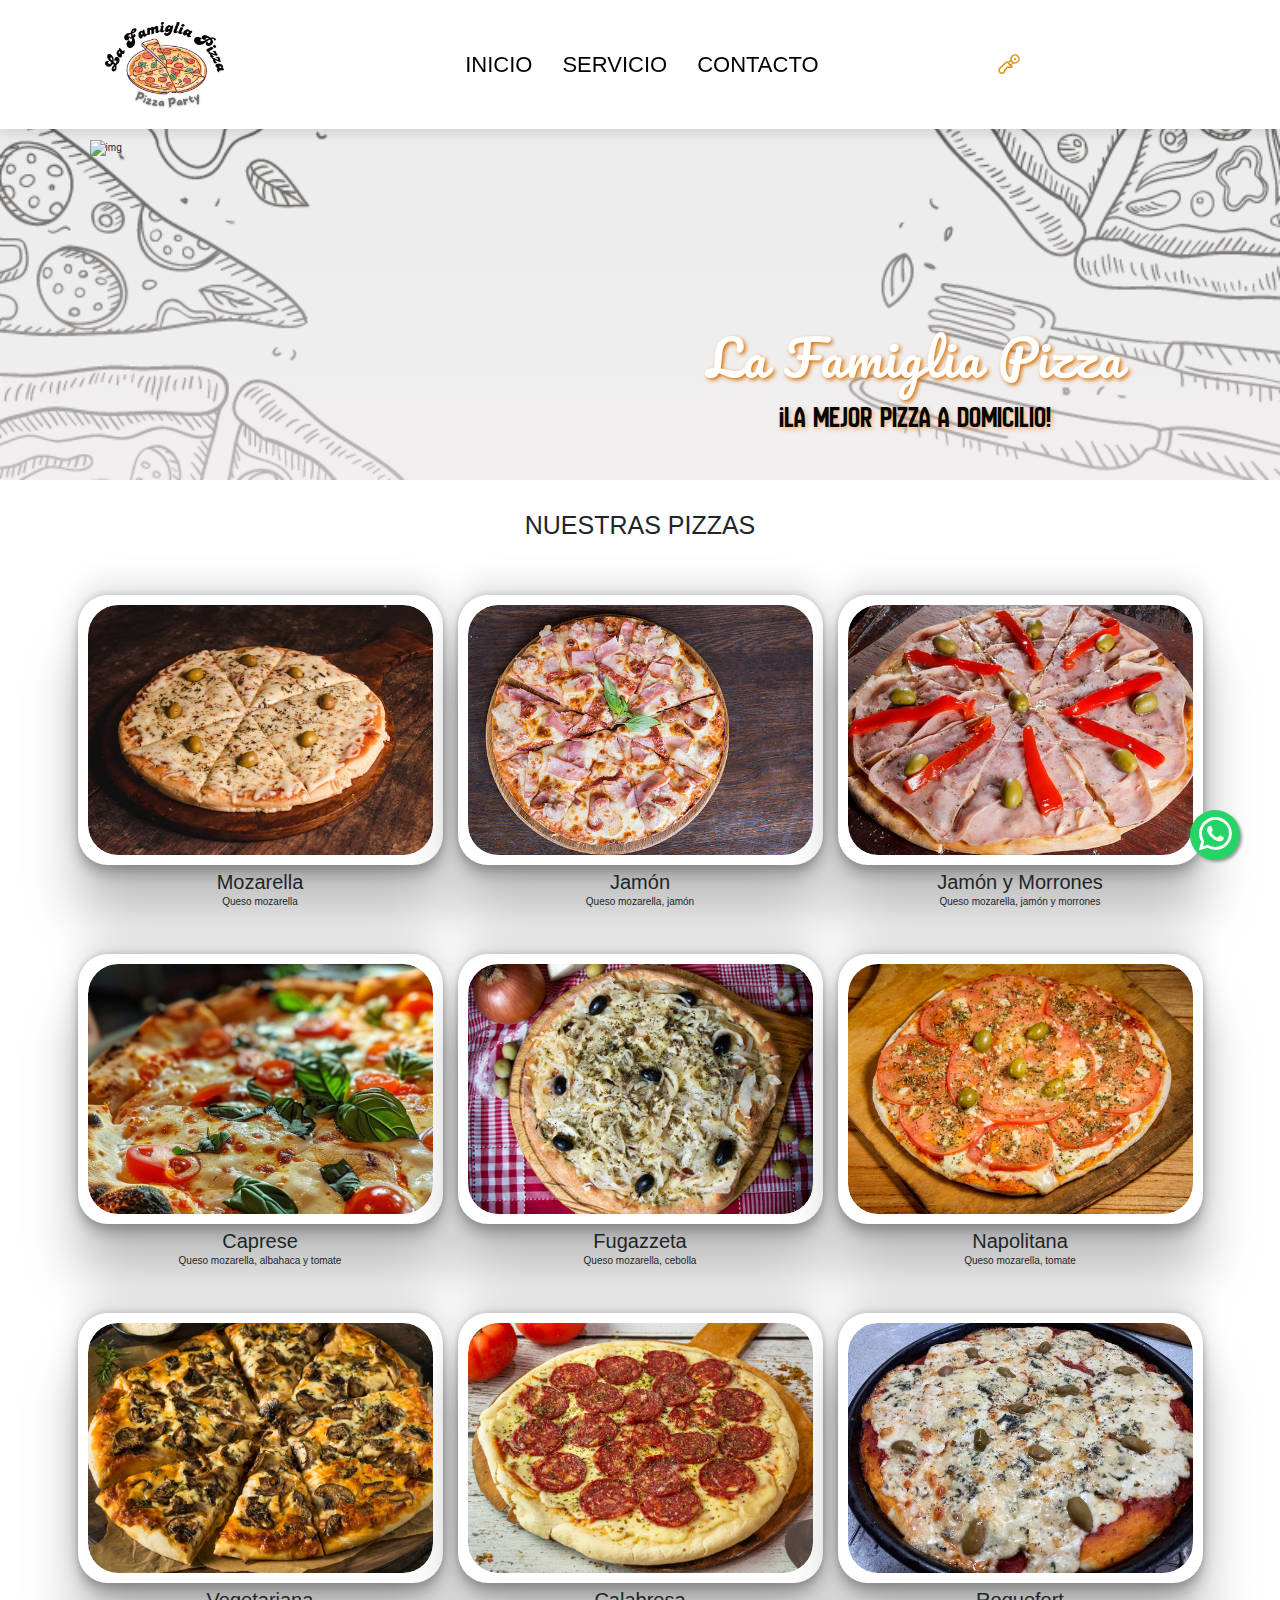
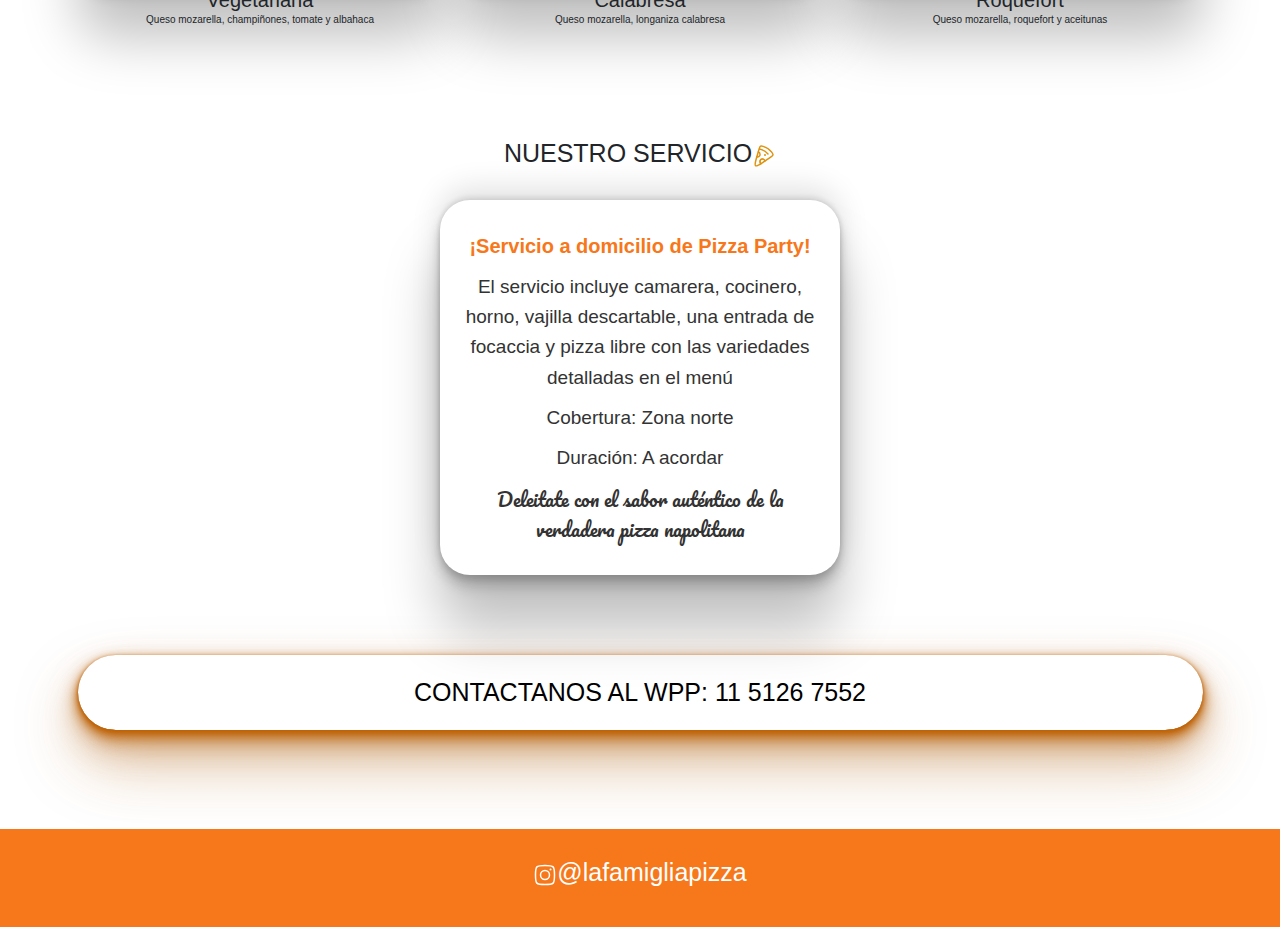
==== commit 23822d4e: "contacto" ====
--- a/index.html
+++ b/index.html
@@ -4,7 +4,7 @@
     <meta charset="UTF-8">
     <meta http-equiv="X-UA-Compatible" content="IE=edge">
     <meta name="viewport" content="width=device-width, initial-scale=1.0">
-    <title>Document</title>
+    <title>Inicio</title>
     <link rel="stylesheet" href="css/stylesheet.css">
     <link rel="preconnect" href="https://fonts.googleapis.com">
     <link rel="preconnect" href="https://fonts.gstatic.com" crossorigin>
@@ -19,7 +19,7 @@
                 <i class="bi bi-list"></i>
             </label>
         <div class="hea">
-            <a href="#" class="new">
+            <a href="#home" class="new">
                 <img src="imagenes/logo.png" alt="" id="logo">
             </a>
         </div>
@@ -28,7 +28,7 @@
                 <div class="nav-links">
                     <a href="#home">INICIO</a>
                     <a href="#servicios">SERVICIO</a>
-                    <a href="">CONTACTO</a>
+                    <a href="contacto.html">CONTACTO</a>
                 </div>
             </nav>
         </div>
@@ -42,7 +42,7 @@
         </div>    
     </header>
     <!--Icono WPP-->
-    <a href="https://api.whatsapp.com/send?phone=5491151267552&text=%C2%A1Hola!%20Estoy%20interesado%20en%20el%20servicio%20de%20Pizza%20Party%20que%20ofrecen" target="_blank" class="float">
+    <a href="https://api.whatsapp.com/send?phone=5491151267552&text=%C2%A1Hola!%20Estoy%20interesado%20en%20el%20servicio%20de%20Pizza%20Party%20que%20ofrecen" class="float">
         <i class="bi bi-whatsapp"></i>
      </a>
     <!--home section-->
@@ -68,7 +68,7 @@
                     </div>
                 </div>
                 <div class="card-body">
-                    <h2 class="card-title">Queso Mozarella</h2>
+                    <h2 class="card-title">Mozarella</h2>
                     <p>Queso mozarella</p>
                 </div>
             </div>
@@ -175,18 +175,19 @@
         <div class="cardi">
             <div class="descrip">
                 <p>¡Servicio a domicilio de Pizza Party!</p>
-                <p>El servicio incluye moza, chef, horno, vajilla descartable, una entrada de focaccia 
+                <p>El servicio incluye camarera, cocinero, horno, vajilla descartable, una entrada de focaccia 
                     y pizza libre con las variedades detalladas en el menú</p>
                 <p>Cobertura: Zona norte</p>
                 <p>Duración: A acordar</p>
-                <p class="slogan">Deleitate con el sabor auténtico de nuestra pizza hecha
-                    con masa 100% orgánica</p>
+                <p class="slogan">Deleitate con el sabor auténtico de la verdadera pizza napolitana</p>
             </div>
         </div>
     </div>
     <div class="container py-5">
         <div class="newcard">
-            <h1 class="text-center contact"><span class="">CONTACTANOS AL WPP: 11 5126 7552</span></h1>
+            <a href="https://api.whatsapp.com/send?phone=5491151267552&text=%C2%A1Hola!%20Estoy%20interesado%20en%20el%20servicio%20de%20Pizza%20Party%20que%20ofrecen">
+                <h1 class="text-center contact"><span class="">CONTACTANOS AL WPP: 11 5126 7552</span></h1>
+            </a>
         </div>
     </div>
     <!--footer-->
--- a/css/stylesheet.css
+++ b/css/stylesheet.css
@@ -239,7 +239,7 @@
 .descrip p:first-child {
     font-weight: bold;
     font-size: 20px;
-    color: rgb(247, 119, 27);; /* Puedes ajustar este color */
+    color: rgb(247, 119, 27); /* Puedes ajustar este color */
 }
 
 /**/
@@ -268,7 +268,18 @@
 }
 
 .newcard{
-    box-shadow: rgba(171, 89, 8, 0.792) 0px 1px 2px, rgba(171, 89, 8, 0.792) 0px 2px 4px, rgba(171, 90, 8, 0.527) 0px 4px 8px, rgba(171, 90, 8, 0.422) 0px 8px 16px, rgba(171, 90, 8, 0.368) 0px 16px 32px, rgba(171, 90, 8, 0.372) 0px 32px 64px;
+    box-shadow: rgba(191, 99, 6, 0.792) 0px 1px 2px, rgba(191, 99, 6, 0.792) 0px 2px 4px, rgba(191, 99, 6, 0.792) 0px 4px 8px, rgba(191, 99, 6, 0.792) 0px 8px 16px, rgba(171, 90, 8, 0.368) 0px 16px 32px, rgba(171, 90, 8, 0.372) 0px 32px 64px;
+    border-radius: 40px;
+}
+
+.newcard a{
+    text-decoration: none;
+    color: black;
+}
+
+.newcard a:hover{
+    color: rgb(103, 102, 102);
+    transition: max-height 0.2s ease;
 }
 
 /*footer*/
